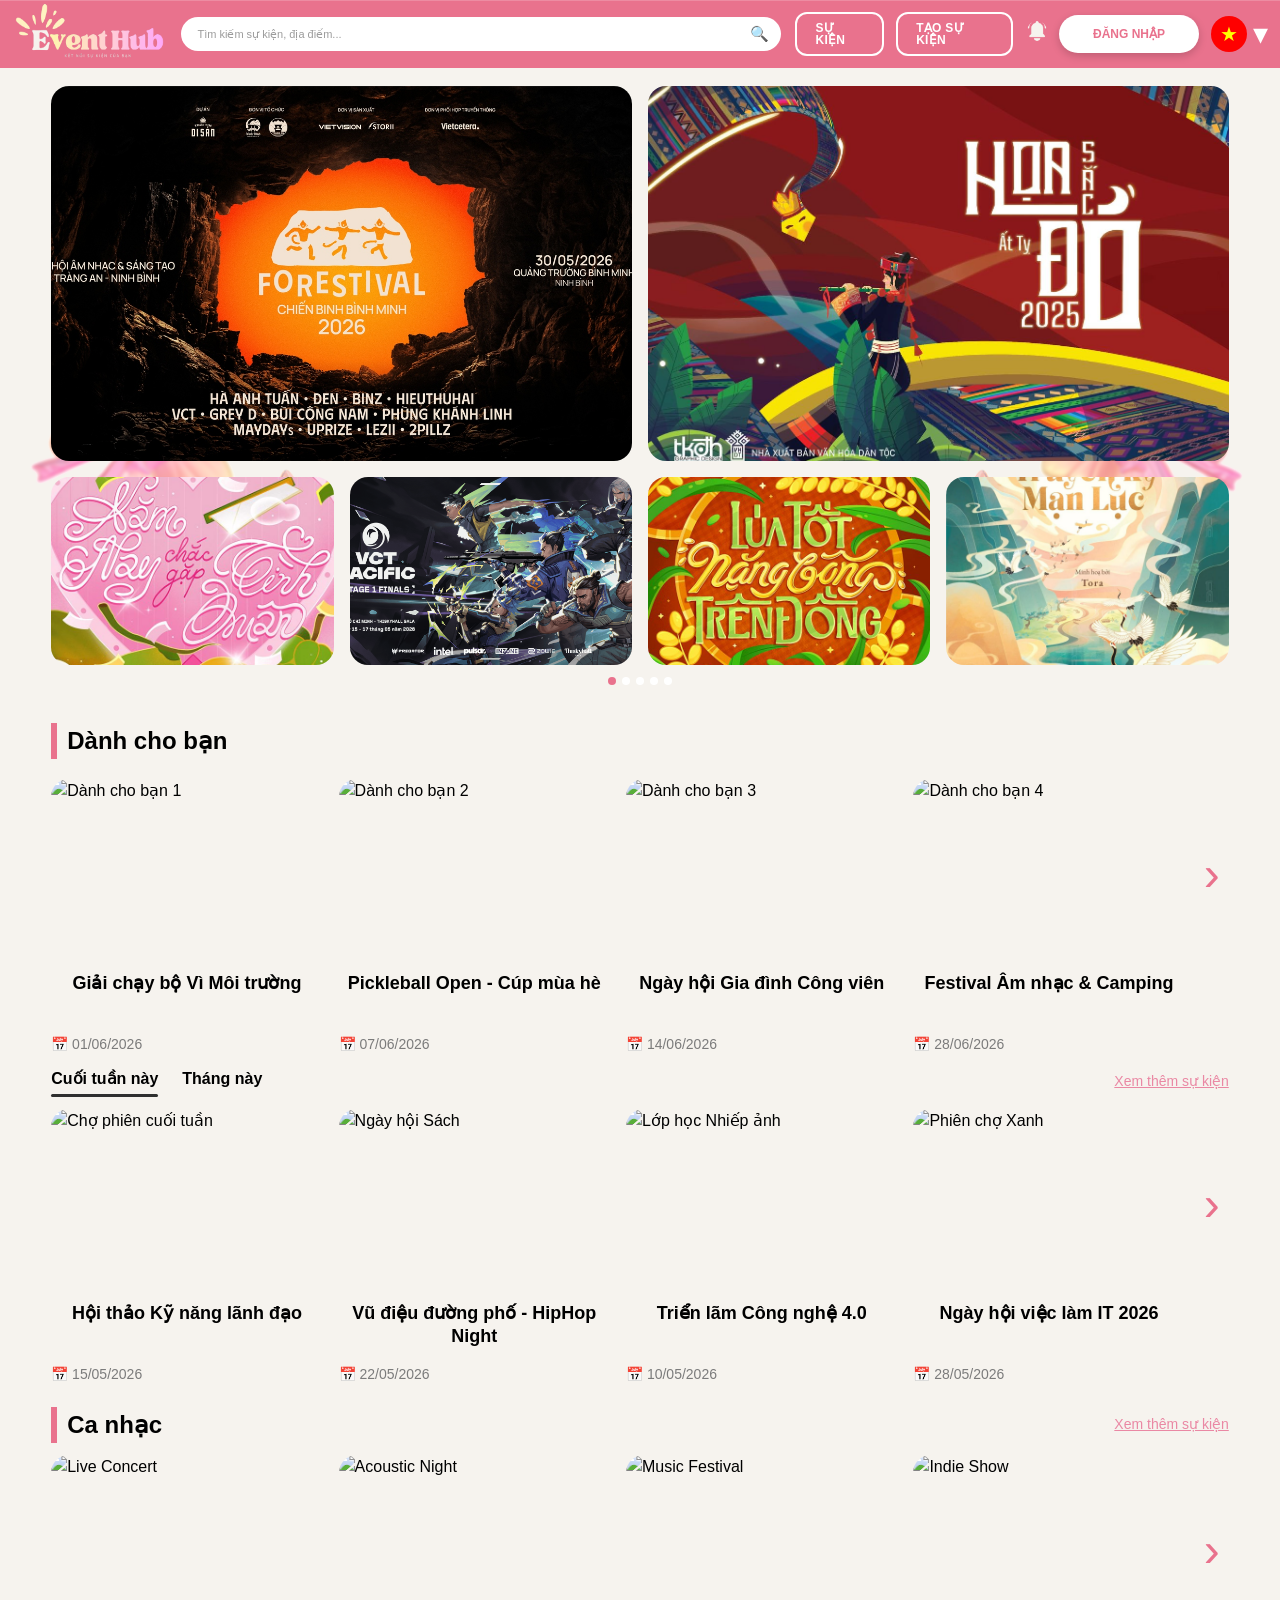
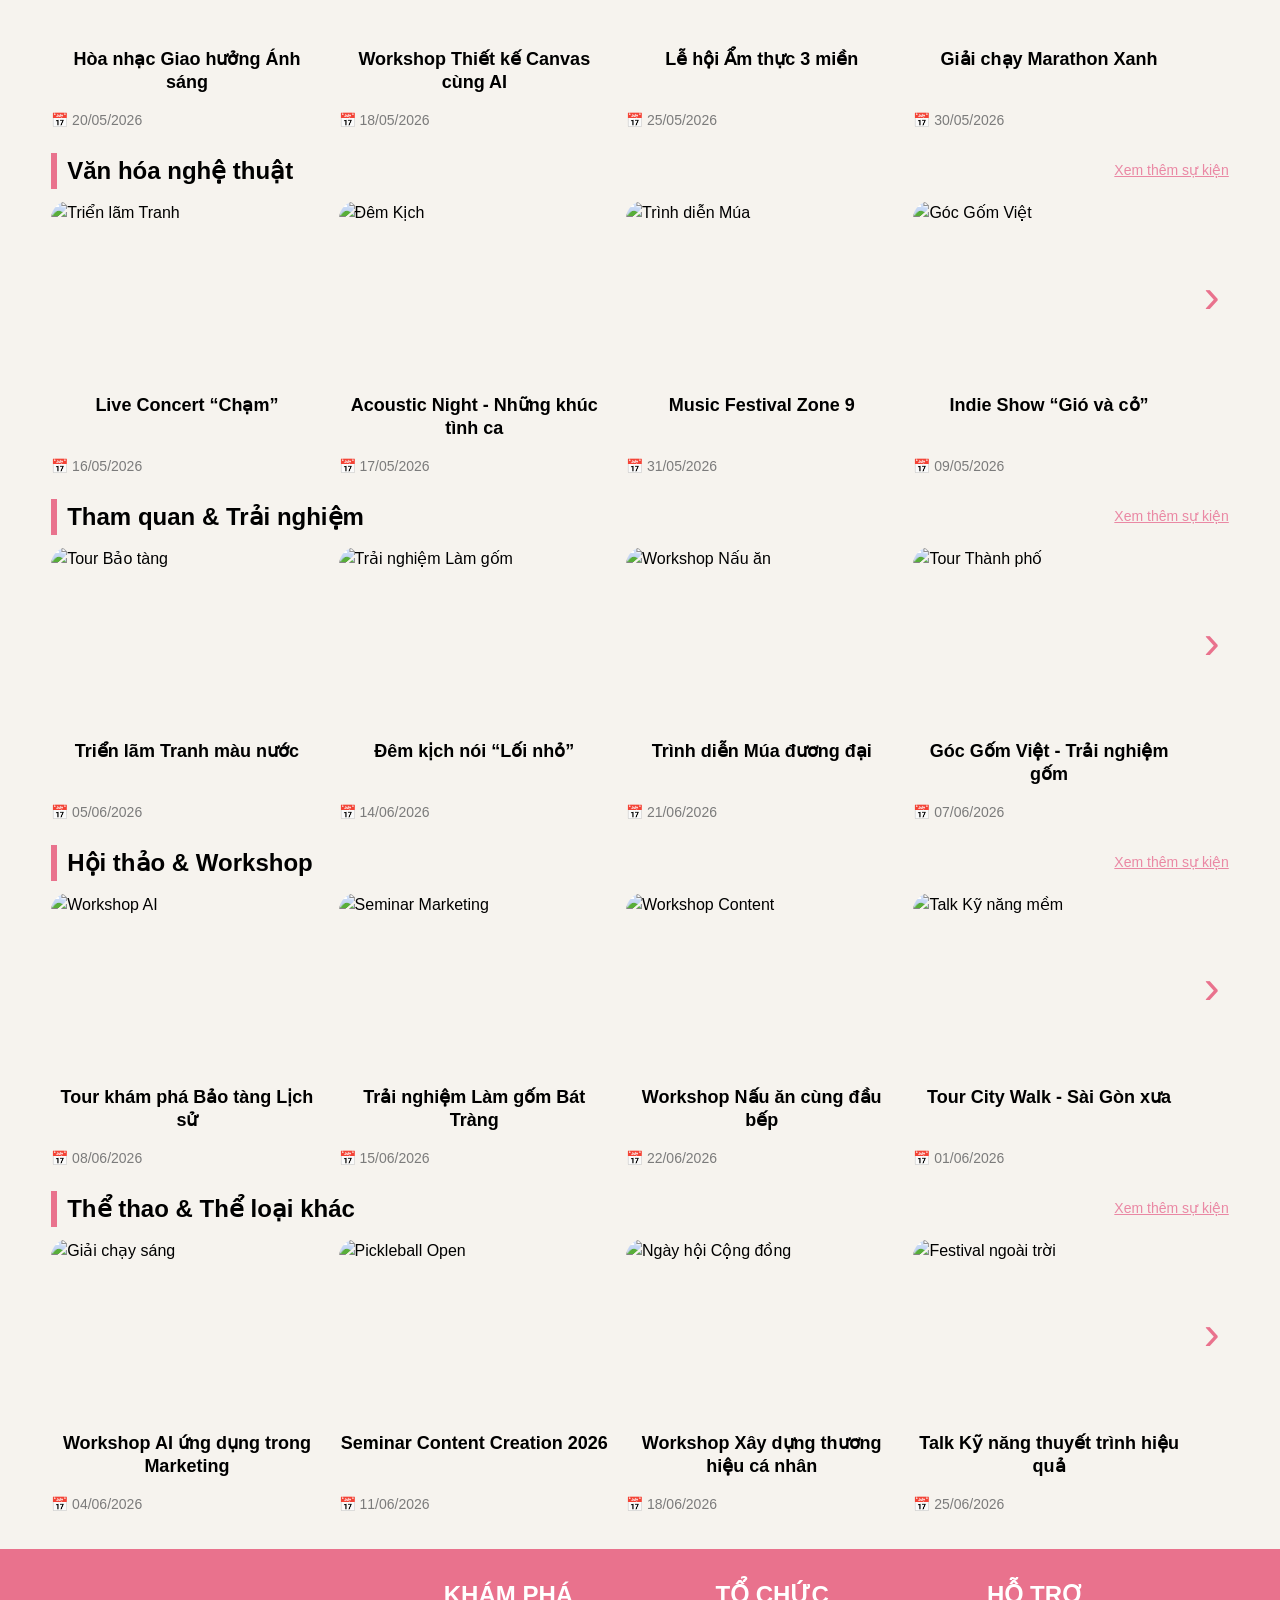
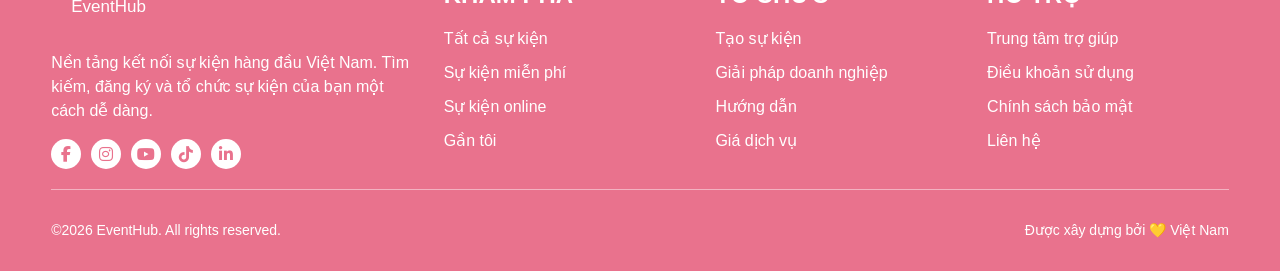
==== index.html @ 6155b0cd "event project" ====
<!DOCTYPE html>
<html lang="vi">
<head>
    <meta charset="UTF-8">
    <meta name="viewport" content="width=device-width, initial-scale=1.0">
    <title>EventHub - Trang chủ</title>
    <link rel="stylesheet" href="style.css">
    <link rel="stylesheet" href="https://cdnjs.cloudflare.com/ajax/libs/font-awesome/6.5.2/css/all.min.css">
</head>
<body>
    <header class="site-header">
        <div class="container header-inner">
            <a href="index.html"> <img class="logo" src="LOGO Web thiết kế sự kiện2.png">
            </a>

            <form class="search-box" action="events.html" method="get">
                <input type="search" name="keyword" placeholder="Tìm kiếm sự kiện, địa điểm...">
                <button type="submit">&#128269;</button>
            </form>

            <nav class="main-nav">
                <ul>
                    <li><a class="nav-button" href="events.html">Sự kiện</a></li>
                    <li><a class="nav-button" href="organizer-create.html">Tạo sự kiện</a></li>
                </ul>
            </nav>

            <div class="header-actions">
                <a href="#" aria-label="Thông báo">
                    <img class="icon-button notice-button" src="Chuông.png">
                </a>
                <a href="login.html" class="login-button">Đăng nhập</a>
                <div class="language-switch">
                    <a href="#" class="icon-button highlight" aria-label="Ngôn ngữ" style="color: yellow;">&#9733;</a>
                    <span class="language-caret" style="font-size: 30px;">&#9662;</span>
                </div>
            </div>
        </div>
    </header>

    <main>
        <section class="hero-section">
            <div class="hero-background" aria-hidden="true">
                <img class="hero-decor hero-decor-left" src="images_hero-decor-left.png" alt="">
                <img class="hero-decor hero-decor-right" src="images_hero-decor-right.png" alt="">
            </div>

            <div class="container">
                <div class="featured-grid-large">
                    <article class="featured-card large-card">
                        <a href="event-detail.html">
                            <img src="anh10.jpg" alt="Sự kiện nổi bật 1">
                        </a>
                    </article>
                    <article class="featured-card large-card">
                        <a href="event-detail.html">
                            <img src="anh13.jpg" alt="Sự kiện nổi bật 2">
                        </a>
                    </article>
                </div>

                <div class="featured-grid-small">
                    <article class="featured-card small-card">
                        <a href="event-detail.html">
                            <img src="anh8.jpg" alt="Sự kiện nổi bật 3">
                        </a>
                    </article>
                    <article class="featured-card small-card">
                        <a href="event-detail.html">
                            <img src="anh11.png" alt="Sự kiện nổi bật 4">
                        </a>
                    </article>
                    <article class="featured-card small-card">
                        <a href="event-detail.html">
                            <img src="anh12.jpg" alt="Sự kiện nổi bật 5">
                        </a>
                    </article>
                    <article class="featured-card small-card">
                        <a href="event-detail.html">
                            <img src="anh9.jpg" alt="Sự kiện nổi bật 6">
                        </a>
                    </article>
                </div>
            </div>

            <div class="container">
                <div class="hero-dots">
                    <span class="dot active"></span>
                    <span class="dot"></span>
                    <span class="dot"></span>
                    <span class="dot"></span>
                    <span class="dot"></span>
                </div>
            </div>
        </section>

        <section class="featured-section section-block">
        </section>

        <section class="section-block recommend-section">
            <div class="container">
                <h2 class="section-title">Dành cho bạn</h2>

                <div class="row-with-arrow">
                    <div class="event-grid">
                        <article class="event-card">
                            <a href="event-detail.html"><img src="https://i.pinimg.com/736x/42/5c/c6/425cc62e534c6b65ef48a7eee013817b.jpg" alt="Dành cho bạn 1"></a>
                            <h3><a href="event-detail.html">Giải chạy bộ Vì Môi trường</a></h3>
                            <p class="event-date">&#128197; 01/06/2026</p>
                        </article>
                        <article class="event-card">
                            <a href="event-detail.html"><img src="https://images.tkbcdn.com/2/614/350/ts/ds/b1/f1/3a/96585919177a31b431e929a7f51eee4d.png" alt="Dành cho bạn 2"></a>
                            <h3><a href="event-detail.html">Pickleball Open - Cúp mùa hè</a></h3>
                            <p class="event-date">&#128197; 07/06/2026</p>
                        </article>
                        <article class="event-card">
                            <a href="event-detail.html"><img src="https://i.pinimg.com/736x/89/93/ab/8993abed60449f93bd0dcd70f263ea01.jpg" alt="Dành cho bạn 3"></a>
                            <h3><a href="event-detail.html">Ngày hội Gia đình Công viên</a></h3>
                            <p class="event-date">&#128197; 14/06/2026</p>
                        </article>
                        <article class="event-card">
                            <a href="event-detail.html"><img src="https://i.pinimg.com/736x/36/f0/ae/36f0aeaed4d16459d98dc2300596f5df.jpg" alt="Dành cho bạn 4"></a>
                            <h3><a href="event-detail.html">Festival Âm nhạc & Camping</a></h3>
                            <p class="event-date">&#128197; 28/06/2026</p>
                        </article>
                    </div>
                    <a href="events.html" class="arrow-link" aria-label="Xem thêm">&#8250;</a>
                </div>

                <div class="sub-section-head">
                    <div class="sub-tabs">
                        <a href="#" class="active" data-tab="weekend">Cuối tuần này</a>
                        <a href="#" data-tab="month">Tháng này</a>
                    </div>
                    <a href="events.html" class="view-more-link">Xem thêm sự kiện</a>
                </div>

                <div class="row-with-arrow tab-panel active" id="weekend">
                    <div class="event-grid">
                        <article class="event-card">
                            <a href="event-detail.html"><img src="https://i.pinimg.com/736x/0a/2b/7a/0a2b7a2d8639bf172b2f34be65781333.jpg" alt="Chợ phiên cuối tuần"></a>
                            <h3><a href="event-detail.html">Hội thảo Kỹ năng lãnh đạo</a></h3>
                            <p class="event-date">&#128197; 15/05/2026</p>
                        </article>
                        <article class="event-card">
                            <a href="event-detail.html"><img src="https://ticketbox.vn/_next/image?url=https%3A%2F%2Fimages.tkbcdn.com%2F2%2F608%2F332%2Fts%2Fds%2F02%2Ff2%2F3a%2F7071ef3959e5a7d8d96d2a76683e6054.jpg&w=1920&q=75" alt="Ngày hội Sách"></a>
                            <h3><a href="event-detail.html">Vũ điệu đường phố - HipHop Night</a></h3>
                            <p class="event-date">&#128197; 22/05/2026</p>
                        </article>
                        <article class="event-card">
                            <a href="event-detail.html"><img src="https://images.tkbcdn.com/2/608/332/ts/ds/80/14/b7/0d2ddc410e4735ae4ea11f488af05655.jpeg" alt="Lớp học Nhiếp ảnh"></a>
                            <h3><a href="event-detail.html">Triển lãm Công nghệ 4.0</a></h3>
                            <p class="event-date">&#128197; 10/05/2026</p>
                        </article>
                        <article class="event-card">
                            <a href="event-detail.html"><img src="https://ticketbox.vn/_next/image?url=https%3A%2F%2Fimages.tkbcdn.com%2F2%2F608%2F332%2Fts%2Fds%2F8a%2F6f%2Fa4%2F8baa9c7c25f46a6441c7695acd6d3d39.jpg&w=1920&q=75" alt="Phiên chợ Xanh"></a>
                            <h3><a href="event-detail.html">Ngày hội việc làm IT 2026</a></h3>
                            <p class="event-date">&#128197; 28/05/2026</p>
                        </article>
                    </div>
                    <a href="events.html" class="arrow-link" aria-label="Xem thêm">&#8250;</a>
                </div>

                <div class="row-with-arrow tab-panel" id="month">
                    <div class="event-grid">
                        <article class="event-card">
                            <a href="event-detail.html"><img src="https://images.tkbcdn.com/2/608/332/ts/ds/10/f1/b2/a317ce6bb7f43ac5ea637e795d66623c.jpg" alt="Sự kiện tháng này 1"></a>
                            <h3><a href="event-detail.html">Chợ phiên đồ cổ Hà Nội</a></h3>
                            <p class="event-date">&#128197; 10/05/2026</p>
                        </article>
                        <article class="event-card">
                            <a href="event-detail.html"><img src="https://images.tkbcdn.com/2/608/332/ts/ds/74/ca/18/173014220d7b30fb44d26955187b13e9.png" alt="Sự kiện tháng này 2"></a>
                            <h3><a href="event-detail.html">Ngày hội Sách & Văn hóa đọc</a></h3>
                            <p class="event-date">&#128197; 11/05/2026</p>
                        </article>
                        <article class="event-card">
                            <a href="event-detail.html"><img src="https://images.tkbcdn.com/2/608/332/ts/ds/14/d3/5b/953bd3be5c2dd1f4c254e280de45a358.jpg" alt="Sự kiện tháng này 3"></a>
                            <h3><a href="event-detail.html">Lớp học Nhiếp ảnh cơ bản</a></h3>
                            <p class="event-date">&#128197; 12/05/2026</p>
                        </article>
                        <article class="event-card">
                            <a href="event-detail.html"><img src="https://images.tkbcdn.com/2/608/332/ts/ds/79/9b/5a/d4ac943c1890a8ff13800ad34f8a2393.jpg" alt="Sự kiện tháng này 4"></a>
                            <h3><a href="event-detail.html">Phiên chợ Xanh - Sống bền vững</a></h3>
                            <p class="event-date">&#128197; 10/05/2026</p>
                        </article>
                    </div>
                    <a href="events.html" class="arrow-link" aria-label="Xem thêm">&#8250;</a>
                </div>
            </div>
        </section>

        <section class="section-block category-section">
            <div class="container">
                <div class="sub-section-head category-head">
                    <h2 class="section-title">Ca nhạc</h2>
                    <a href="events.html" class="view-more-link">Xem thêm sự kiện</a>
                </div>
                <div class="row-with-arrow">
                    <div class="event-grid">
                        <article class="event-card">
                            <a href="event-detail.html"><img src="https://images.tkbcdn.com/2/608/332/ts/ds/13/b2/04/80cd572dcb5299e9ae59fabfae234a95.jpg" alt="Live Concert"></a>
                            <h3><a href="event-detail.html">Hòa nhạc Giao hưởng Ánh sáng</a></h3>
                            <p class="event-date">&#128197; 20/05/2026</p>
                        </article>
                        <article class="event-card">
                            <a href="event-detail.html"><img src="https://images.tkbcdn.com/2/608/332/ts/ds/96/69/04/438015f8fabece0517b65e3468364cd1.jpg" alt="Acoustic Night"></a>
                            <h3><a href="event-detail.html">Workshop Thiết kế Canvas cùng AI</a></h3>
                            <p class="event-date">&#128197; 18/05/2026</p>
                        </article>
                        <article class="event-card">
                            <a href="event-detail.html"><img src="https://images.tkbcdn.com/2/608/332/ts/ds/3e/bb/d4/2d72f27d8a1273bed60ea05f408cccda.jpg" alt="Music Festival"></a>
                            <h3><a href="event-detail.html">Lễ hội Ẩm thực 3 miền</a></h3>
                            <p class="event-date">&#128197; 25/05/2026</p>
                        </article>
                        <article class="event-card">
                            <a href="event-detail.html"><img src="https://images.tkbcdn.com/2/608/332/ts/ds/f8/cd/d1/0dbbd20df1b4a2b940da504dc06a42ab.jpg" alt="Indie Show"></a>
                            <h3><a href="event-detail.html">Giải chạy Marathon Xanh</a></h3>
                            <p class="event-date">&#128197; 30/05/2026</p>
                        </article>
                    </div>
                    <a href="events.html" class="arrow-link" aria-label="Xem thêm">&#8250;</a>
                </div>
            </div>
        </section>

        <section class="section-block category-section">
            <div class="container">
                <div class="sub-section-head category-head">
                    <h2 class="section-title">Văn hóa nghệ thuật</h2>
                    <a href="events.html" class="view-more-link">Xem thêm sự kiện</a>
                </div>
                <div class="row-with-arrow">
                    <div class="event-grid">
                        <article class="event-card">
                            <a href="event-detail.html"><img src="https://images.tkbcdn.com/2/608/332/ts/ds/45/25/5e/4a1f7d0b0b204518b3a7918eba93fcfd.jpg" alt="Triển lãm Tranh"></a>
                            <h3><a href="event-detail.html">Live Concert “Chạm”</a></h3>
                            <p class="event-date">&#128197; 16/05/2026</p>
                        </article>
                        <article class="event-card">
                            <a href="event-detail.html"><img src="https://images.tkbcdn.com/2/608/332/Upload/eventcover/2024/03/18/437B6C.jpg" alt="Đêm Kịch"></a>
                            <h3><a href="event-detail.html">Acoustic Night - Những khúc tình ca</a></h3>
                            <p class="event-date">&#128197; 17/05/2026</p>
                        </article>
                        <article class="event-card">
                            <a href="event-detail.html"><img src="https://i.pinimg.com/736x/1b/04/27/1b04273166582114a3e1313d78d0896f.jpg" alt="Trình diễn Múa"></a>
                            <h3><a href="event-detail.html">Music Festival Zone 9</a></h3>
                            <p class="event-date">&#128197; 31/05/2026</p>
                        </article>
                        <article class="event-card">
                            <a href="event-detail.html"><img src="https://i.pinimg.com/736x/e4/37/ec/e437ec16034c0473cf36c95e0e3ab417.jpg" alt="Góc Gốm Việt"></a>
                            <h3><a href="event-detail.html">Indie Show “Gió và cỏ”</a></h3>
                            <p class="event-date">&#128197; 09/05/2026</p>
                        </article>
                    </div>
                    <a href="events.html" class="arrow-link" aria-label="Xem thêm">&#8250;</a>
                </div>
            </div>
        </section>

        <section class="section-block category-section">
            <div class="container">
                <div class="sub-section-head category-head">
                    <h2 class="section-title">Tham quan &amp; Trải nghiệm</h2>
                    <a href="events.html" class="view-more-link">Xem thêm sự kiện</a>
                </div>
                <div class="row-with-arrow">
                    <div class="event-grid">
                        <article class="event-card">
                            <a href="event-detail.html"><img src="https://i.pinimg.com/736x/7f/20/a0/7f20a0a5cebb7a3fe6a86dd07d8b60be.jpg" alt="Tour Bảo tàng"></a>
                            <h3><a href="event-detail.html">Triển lãm Tranh màu nước</a></h3>
                            <p class="event-date">&#128197; 05/06/2026</p>
                        </article>
                        <article class="event-card">
                            <a href="event-detail.html"><img src="https://i.pinimg.com/1200x/ae/2d/e0/ae2de0ee9bc42e120daee15aa66f379a.jpg" alt="Trải nghiệm Làm gốm"></a>
                            <h3><a href="event-detail.html">Đêm kịch nói “Lối nhỏ”</a></h3>
                            <p class="event-date">&#128197; 14/06/2026</p>
                        </article>
                        <article class="event-card">
                            <a href="event-detail.html"><img src="https://i.pinimg.com/1200x/c1/18/6c/c1186ce8b4c4b464589c232cf0fd5609.jpg" alt="Workshop Nấu ăn"></a>
                            <h3><a href="event-detail.html">Trình diễn Múa đương đại</a></h3>
                            <p class="event-date">&#128197; 21/06/2026</p>
                        </article>
                        <article class="event-card">
                            <a href="event-detail.html"><img src="https://i.pinimg.com/736x/3d/65/f1/3d65f1a01f60eaebf581b72f4ca4e0be.jpg" alt="Tour Thành phố"></a>
                            <h3><a href="event-detail.html">Góc Gốm Việt - Trải nghiệm gốm</a></h3>
                            <p class="event-date">&#128197; 07/06/2026</p>
                        </article>
                    </div>
                    <a href="events.html" class="arrow-link" aria-label="Xem thêm">&#8250;</a>
                </div>
            </div>
        </section>

        <section class="section-block category-section">
            <div class="container">
                <div class="sub-section-head category-head">
                    <h2 class="section-title">Hội thảo &amp; Workshop</h2>
                    <a href="events.html" class="view-more-link">Xem thêm sự kiện</a>
                </div>
                <div class="row-with-arrow">
                    <div class="event-grid">
                        <article class="event-card">
                            <a href="event-detail.html"><img src="https://i.pinimg.com/1200x/98/b6/2e/98b62ec31bc387741af0573737611501.jpg" alt="Workshop AI"></a>
                            <h3><a href="event-detail.html">Tour khám phá Bảo tàng Lịch sử</a></h3>
                            <p class="event-date">&#128197; 08/06/2026</p>
                        </article>
                        <article class="event-card">
                            <a href="event-detail.html"><img src="https://i.pinimg.com/1200x/06/6f/f9/066ff9ee18f74fb3cb33636a36485929.jpg" alt="Seminar Marketing"></a>
                            <h3><a href="event-detail.html">Trải nghiệm Làm gốm Bát Tràng</a></h3>
                            <p class="event-date">&#128197; 15/06/2026</p>
                        </article>
                        <article class="event-card">
                            <a href="event-detail.html"><img src="https://i.pinimg.com/736x/70/e8/c8/70e8c8fa314c077acd6b68fc785d4de8.jpg" alt="Workshop Content"></a>
                            <h3><a href="event-detail.html">Workshop Nấu ăn cùng đầu bếp</a></h3>
                            <p class="event-date">&#128197; 22/06/2026</p>
                        </article>
                        <article class="event-card">
                            <a href="event-detail.html"><img src="https://i.pinimg.com/1200x/f5/94/2a/f5942ae979cd387ba11d69fe434ae197.jpg" alt="Talk Kỹ năng mềm"></a>
                            <h3><a href="event-detail.html">Tour City Walk - Sài Gòn xưa</a></h3>
                            <p class="event-date">&#128197; 01/06/2026</p>
                        </article>
                    </div>
                    <a href="events.html" class="arrow-link" aria-label="Xem thêm">&#8250;</a>
                </div>
            </div>
        </section>

        <section class="section-block category-section">
            <div class="container">
                <div class="sub-section-head category-head">
                    <h2 class="section-title">Thể thao &amp; Thể loại khác</h2>
                    <a href="events.html" class="view-more-link">Xem thêm sự kiện</a>
                </div>
                <div class="row-with-arrow">
                    <div class="event-grid">
                        <article class="event-card">
                            <a href="event-detail.html"><img src="https://i.pinimg.com/1200x/af/5f/69/af5f691412e96a393d7212885090273a.jpg" alt="Giải chạy sáng"></a>
                            <h3><a href="event-detail.html">Workshop AI ứng dụng trong Marketing</a></h3>
                            <p class="event-date">&#128197; 04/06/2026</p>
                        </article>
                        <article class="event-card">
                            <a href="event-detail.html"><img src="https://i.pinimg.com/736x/8a/26/76/8a26761f604e695ec0b080eb5e303a79.jpg" alt="Pickleball Open"></a>
                            <h3><a href="event-detail.html">Seminar Content Creation 2026</a></h3>
                            <p class="event-date">&#128197; 11/06/2026</p>
                        </article>
                        <article class="event-card">
                            <a href="event-detail.html"><img src="https://i.pinimg.com/736x/9c/70/48/9c7048dd8c71ca0cb76d6de5ffbed24f.jpg" alt="Ngày hội Cộng đồng"></a>
                            <h3><a href="event-detail.html">Workshop Xây dựng thương hiệu cá nhân</a></h3>
                            <p class="event-date">&#128197; 18/06/2026</p>
                        </article>
                        <article class="event-card">
                            <a href="event-detail.html"><img src="https://i.pinimg.com/736x/a1/85/42/a1854245d05dc98d8e177548ff271d16.jpg" alt="Festival ngoài trời"></a>
                            <h3><a href="event-detail.html">Talk Kỹ năng thuyết trình hiệu quả</a></h3>
                            <p class="event-date">&#128197; 25/06/2026</p>
                        </article>
                    </div>
                    <a href="events.html" class="arrow-link" aria-label="Xem thêm">&#8250;</a>
                </div>
            </div>
        </section>
    </main>

    <footer class="site-footer">
        <div class="container footer-grid">
            <div class="footer-column footer-brand">
                <a href="index.html" class="logo footer-logo">
                    <span class="logo-box"></span>
                    <span class="logo-text">EventHub</span>
                </a>
                <p>Nền tảng kết nối sự kiện hàng đầu Việt Nam. Tìm kiếm, đăng ký và tổ chức sự kiện của bạn một cách dễ dàng.</p>
                <div class="social-list">
                    <a href="#" aria-label="Facebook"><i class="fa-brands fa-facebook-f"></i></a>
                    <a href="#" aria-label="Instagram"><i class="fa-brands fa-instagram"></i></a>
                    <a href="#" aria-label="YouTube"><i class="fa-brands fa-youtube"></i></a>
                    <a href="#" aria-label="TikTok"><i class="fa-brands fa-tiktok"></i></a>
                    <a href="#" aria-label="LinkedIn"><i class="fa-brands fa-linkedin-in"></i></a>
                </div>
            </div>

            <div class="footer-column">
                <h3>Khám phá</h3>
                <ul>
                    <li><a href="events.html">Tất cả sự kiện</a></li>
                    <li><a href="events.html">Sự kiện miễn phí</a></li>
                    <li><a href="events.html">Sự kiện online</a></li>
                    <li><a href="events.html">Gần tôi</a></li>
                </ul>
            </div>

            <div class="footer-column">
                <h3>Tổ chức</h3>
                <ul>
                    <li><a href="organizer-create.html">Tạo sự kiện</a></li>
                    <li><a href="organizer-solutions.html">Giải pháp doanh nghiệp</a></li>
                    <li><a href="guide.html">Hướng dẫn</a></li>
                    <li><a href="service-price.html">Giá dịch vụ</a></li>
                </ul>
            </div>

            <div class="footer-column">
                <h3>Hỗ trợ</h3>
                <ul>
                    <li><a href="help-center.html">Trung tâm trợ giúp</a></li>
                    <li><a href="terms.html">Điều khoản sử dụng</a></li>
                    <li><a href="privacy.html">Chính sách bảo mật</a></li>
                    <li><a href="contact.html">Liên hệ</a></li>
                </ul>
            </div>
        </div>

        <div class="container footer-bottom">
            <p>&copy;2026 EventHub. All rights reserved.</p>
            <p>Được xây dựng bởi &#128155; Việt Nam</p>
        </div>
    </footer>
    <script src="script.js"></script>
</body>
</html>
---- style.css ----
* {
    box-sizing: border-box;
}

body {
    margin: 0;
    font-family: Arial, Helvetica, sans-serif;
    background-color: #f6f3ee;
    color: #000000;
    line-height: 1.5;
}

a {
    color: inherit;
    text-decoration: none;
}

img {
    display: block;
    width: 100%;
}

ul {
    margin: 0;
    padding: 0;
    list-style: none;
}

.container {
    width: 92%;
    max-width: 1180px;
    margin: 0 auto;
}

.site-header .container {
    width: 100%;
    max-width: none;
    padding: 0 12px;
}

.site-header {
    background-color: #e9728d;
    position: sticky;
    top: 0;
    z-index: 10;
    box-shadow: 0 1px 0 rgba(255, 255, 255, 0.18) inset;
}

.header-inner {
    min-height: 68px;
    display: flex;
    align-items: center;
    justify-content: center;
    gap: 14px;
    padding: 8px 0;
}

.logo {
    display: inline-flex; height: 60px;
    align-items: center;
    gap: 20px;
    color: #ffffff;
    font-size: 17px;
    font-weight: normal;
    white-space: nowrap;
    flex: 0 0 auto;
}


.search-box {
    flex: 0 0 600px;
    width: 600px;
    max-width: 600px;
    min-width: 600px;
    height: 34px;
    margin-left: 0;
    background-color: #ffffff;
    border-radius: 999px;
    display: flex;
    align-items: center;
    overflow: hidden;
}

.search-box input {
    width: 100%;
    border: none;
    outline: none;
    padding: 7px 12px 7px 16px;
    font-size: 11px;
    background-color: transparent;
    color: #6b6b6b;
}

.search-box input::placeholder {
    color: #9c9c9c;
}

.search-box button {
    border: none;
    background-color: transparent;
    padding: 0 12px 0 4px;
    cursor: pointer;
    color: #ea6f90;
    font-size: 15px;
}

.main-nav ul {
    display: flex;
    align-items: center;
    gap: 12px;
}

.main-nav a {
    color: #ffffff;
    font-size: 12px;
    font-weight: bold;
    text-transform: uppercase;
    letter-spacing: 0.3px;
    display: inline-flex;
    align-items: center;
    justify-content: center;
    line-height: 1;
}

.nav-button {
    min-height: 34px;
    border: 2px solid #ffffff;
    border-radius: 12px;
    padding: 8px 18px;
    display: inline-flex;
    align-items: center;
    justify-content: center;
    line-height: 1;
    box-sizing: border-box;
}
.main-nav .nav-button.active {
    background-color: #ffffff;
    color: #e9728d;
}
.nav-my-events {
    display: inline-flex;
    align-items: center;
    gap: 8px;
}

.nav-ticket-icon {
    font-size: 19px;
    line-height: 1;
}

.header-actions {
    display: flex;
    align-items: center;
    gap: 12px;
    flex: 0 0 auto;
    margin-left: 0;
}

.login-button {
    min-width: 140px;
    padding: 10px 22px;
    background-color: #ffffff;
    color: #e9728d;
    border-radius: 999px;
    font-size: 12px;
    font-weight: bold;
    text-transform: uppercase;
    text-align: center;
    box-shadow: 0 3px 8px rgba(0, 0, 0, 0.18);
}

.icon-button {
    width: 28px;
    height: 28px;
    border-radius: 50%;
    background-color: transparent;
    color: #ffffff;
    display: inline-flex;
    align-items: center;
    justify-content: center;
    font-size: 14px;
    line-height: 1;
}

.notice-button {
    width: auto;
    height: 20px;
    font-size: 17px;
}
.notice-button:hover{
    transform: scale(1.4);
    transition: 0.3s;
}
.language-switch {
    display: inline-flex;
    align-items: center;
    gap: 6px;
}

.icon-button.highlight {
    width: 36px;
    height: 36px;
    background-color: red;
    font-size: 20px;
}

.language-caret {
    color: #ffffff;
    font-size: 10px;
    line-height: 1;
}

.hero-section {
    padding: 18px 0 18px;
    overflow: hidden;
}

.hero-stage {
    position: relative;
}

.hero-background {
    position: absolute;
    top: 0;
    bottom: 0;
    left: 50%;
    width: 100vw;
    transform: translateX(-50%);
    z-index: -1;
    pointer-events: none;
}

.hero-content {
    display: flex;
    justify-content: center;
}

.hero-decor {
    position: absolute;
    top: 50%;
    width: 31%;
    max-width: 520px;
    min-width: 220px;
    transform: translateY(-50%);
}

.hero-decor-left {
    left: 0;
}

.hero-decor-right {
    right: 0;
}

.hero-banner {
    display: block;
    width: 75%;
    padding: 12px 0;
}

.hero-banner img {
    border-radius: 38px;
}

.hero-dots {
    display: flex;
    justify-content: center;
    align-items: center;
    gap: 6px;
    margin-top: 12px;
}

.dot {
    width: 8px;
    height: 8px;
    border-radius: 50%;
    background-color: #ffffff;
}

.dot.active {
    background-color: #e9728d;
}

.section-block {
    padding: 10px 0 0;
}

.section-title {
    margin: 0 0 20px;
    padding-left: 10px;
    border-left: 6px solid #e9728d;
    font-size: 24px;
    font-weight: bold;
}

.featured-grid-large,
.featured-grid-small,
.event-grid {
    display: grid;
    gap: 16px;
}

.featured-grid-large {
    grid-template-columns: repeat(2, 1fr);
    margin-bottom: 16px;
}

.featured-grid-small {
    grid-template-columns: repeat(4, 1fr);
}

.featured-card img,
.event-card img {
    border-radius: 18px;
}
.event-card:hover{
    transform: scale(1.05);
    transition: 0.3s;
}
.large-card img {
    aspect-ratio: 1.55 / 1;
    object-fit: cover;
}
.large-card:hover{
    transform: scale(1.02);
    transition: 0.3s;
}
.small-card:hover{
    transform: scale(1.02);
    transition: 0.3s;
}
.small-card img,
.event-card img {
    aspect-ratio: 1.5 / 1;
    object-fit: cover;
}

.sub-section-head {
    display: flex;
    justify-content: space-between;
    align-items: center;
    gap: 16px;
    margin: 12px 0 12px;
}

.sub-tabs {
    display: flex;
    align-items: center;
    gap: 24px;
}

.sub-tabs a {
    position: relative;
    padding-bottom: 6px;
    font-size: 16px;
    font-weight: bold;
}

.sub-tabs a.active::after {
    content: "";
    position: absolute;
    left: 0;
    bottom: 0;
    width: 100%;
    height: 3px;
    background-color: #2f2f2f;
    border-radius: 2px;
}

.view-more-link {
    color: #ea88a4;
    font-size: 14px;
    text-decoration: underline;
}

.row-with-arrow {
    display: grid;
    grid-template-columns: 1fr 34px;
    align-items: start;
    gap: 10px;
}

.tab-panel {
    display: none;
}

.tab-panel.active {
    display: grid;
}

.event-grid {
    grid-template-columns: repeat(4, 1fr);
}

.event-card h3 { margin: 12px 0 6px; min-height: 56px; font-size: 18px; font-weight: bold; line-height: 1.3; text-align: center; }
.event-card .event-date {
    margin: 0;
    color: #7b7b7b;
    font-size: 14px;
}

.arrow-link {
    width: 34px;
    height: 34px;
    border-radius: 50%;
    background-color: transparent;
    color: #e9728d;
    display: inline-flex;
    align-items: center;
    justify-content: center;
    align-self: start;
    margin-top: 78px;
    font-size: 48px;
    line-height: 0.8;
}

.category-head {
    margin-bottom: 12px;
}

.category-head .section-title {
    margin-bottom: 0;
}

.site-footer {
    margin-top: 34px;
    background-color: #e9728d;
    color: #ffffff;
    padding: 28px 0 16px;
}

.footer-grid {
    display: grid;
    grid-template-columns: 1.5fr 1fr 1fr 1fr;
    gap: 30px;
}

.footer-logo {
    margin-bottom: 14px;
}

.footer-column h3 {
    margin: 0 0 14px;
    font-size: 24px;
    text-transform: uppercase;
}

.footer-column li + li {
    margin-top: 10px;
}

.footer-brand p {
    margin: 0 0 16px;
    max-width: 360px;
}

.social-list {
    display: flex;
    gap: 10px;
}

.social-list a {
    width: 30px;
    height: 30px;
    border-radius: 50%;
    background-color: #ffffff;
    display: inline-flex;
    align-items: center;
    justify-content: center;
}

.social-list a i {
    color: #e9728d;
    font-size: 16px;
}

.footer-bottom {
    margin-top: 20px;
    padding-top: 16px;
    border-top: 1px solid rgba(255, 255, 255, 0.45);
    display: flex;
    justify-content: space-between;
    gap: 16px;
    font-size: 14px;
}

@media (max-width: 1100px) {
    .hero-decor {
        width: 28%;
        min-width: 180px;
    }

    .site-header .container {
        padding: 0 14px;
    }

    .header-inner {
        flex-wrap: wrap;
        justify-content: center;
    }

    .search-box {
        flex: 1 1 100%;
        max-width: 100%;
        min-width: 0;
        order: 3;
        width: 100%;
        margin-left: 0;
    }

    .header-actions {
        margin-left: 0;
    }

    .featured-grid-small,
    .event-grid {
        grid-template-columns: repeat(2, 1fr);
    }

    .footer-grid {
        grid-template-columns: repeat(2, 1fr);
    }
}

@media (max-width: 768px) {
    .site-header .container {
        padding: 0 10px;
    }

    .hero-section {
        padding-top: 14px;
    }

    .hero-decor {
        width: 26%;
        min-width: 120px;
        opacity: 0.85;
    }

    .hero-banner img {
        border-radius: 26px;
    }

    .site-header {
        position: static;
    }

    .main-nav ul {
        flex-wrap: wrap;
        justify-content: center;
    }

    .section-title {
        font-size: 28px;
    }

    .featured-grid-large,
    .featured-grid-small,
    .event-grid,
    .footer-grid {
        grid-template-columns: 1fr;
    }

    .row-with-arrow {
        grid-template-columns: 1fr;
    }

    .arrow-link {
        display: none;
    }

    .sub-section-head,
    .footer-bottom {
        flex-direction: column;
        align-items: flex-start;
    }
}

.nav-button:hover{
    transform: scale(1.05);
    transition: 0.3s;
}
.nav-my-events:hover{
    transform: scale(1.05);
    transition: 0.3s;
}
.login-button:hover{
    transform: scale(1.05);
    transition: 0.3s;
}
.hero-banner:hover{
    transform: scale(1.05);
    transition: 0.3s;
}
@media (max-width: 480px) {
    .hero-decor {
        width: 24%;
        min-width: 90px;
    }

    .container {
        width: 94%;
    }

    .section-title {
        font-size: 24px;
    }

    .main-nav a,
    .login-button {
        font-size: 14px;
    }

    .event-card h3 {
        font-size: 16px;
    }
}
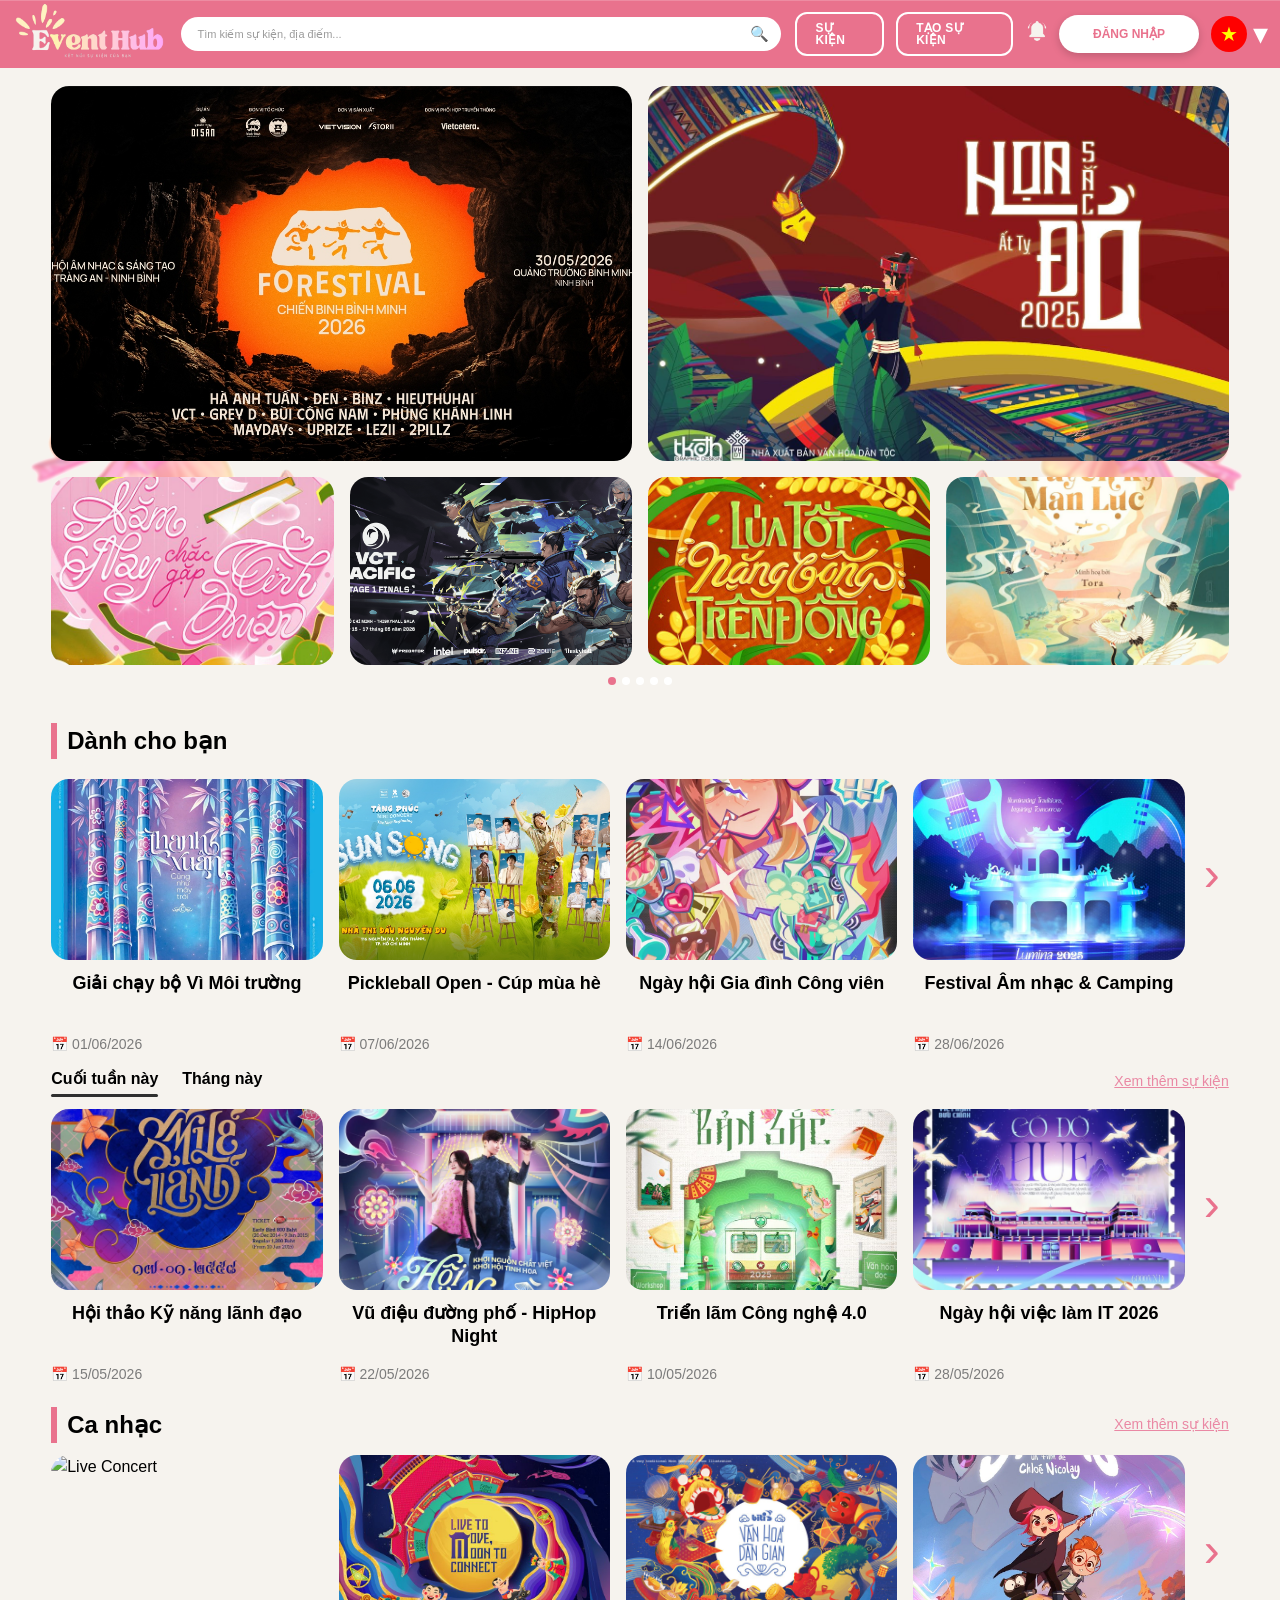
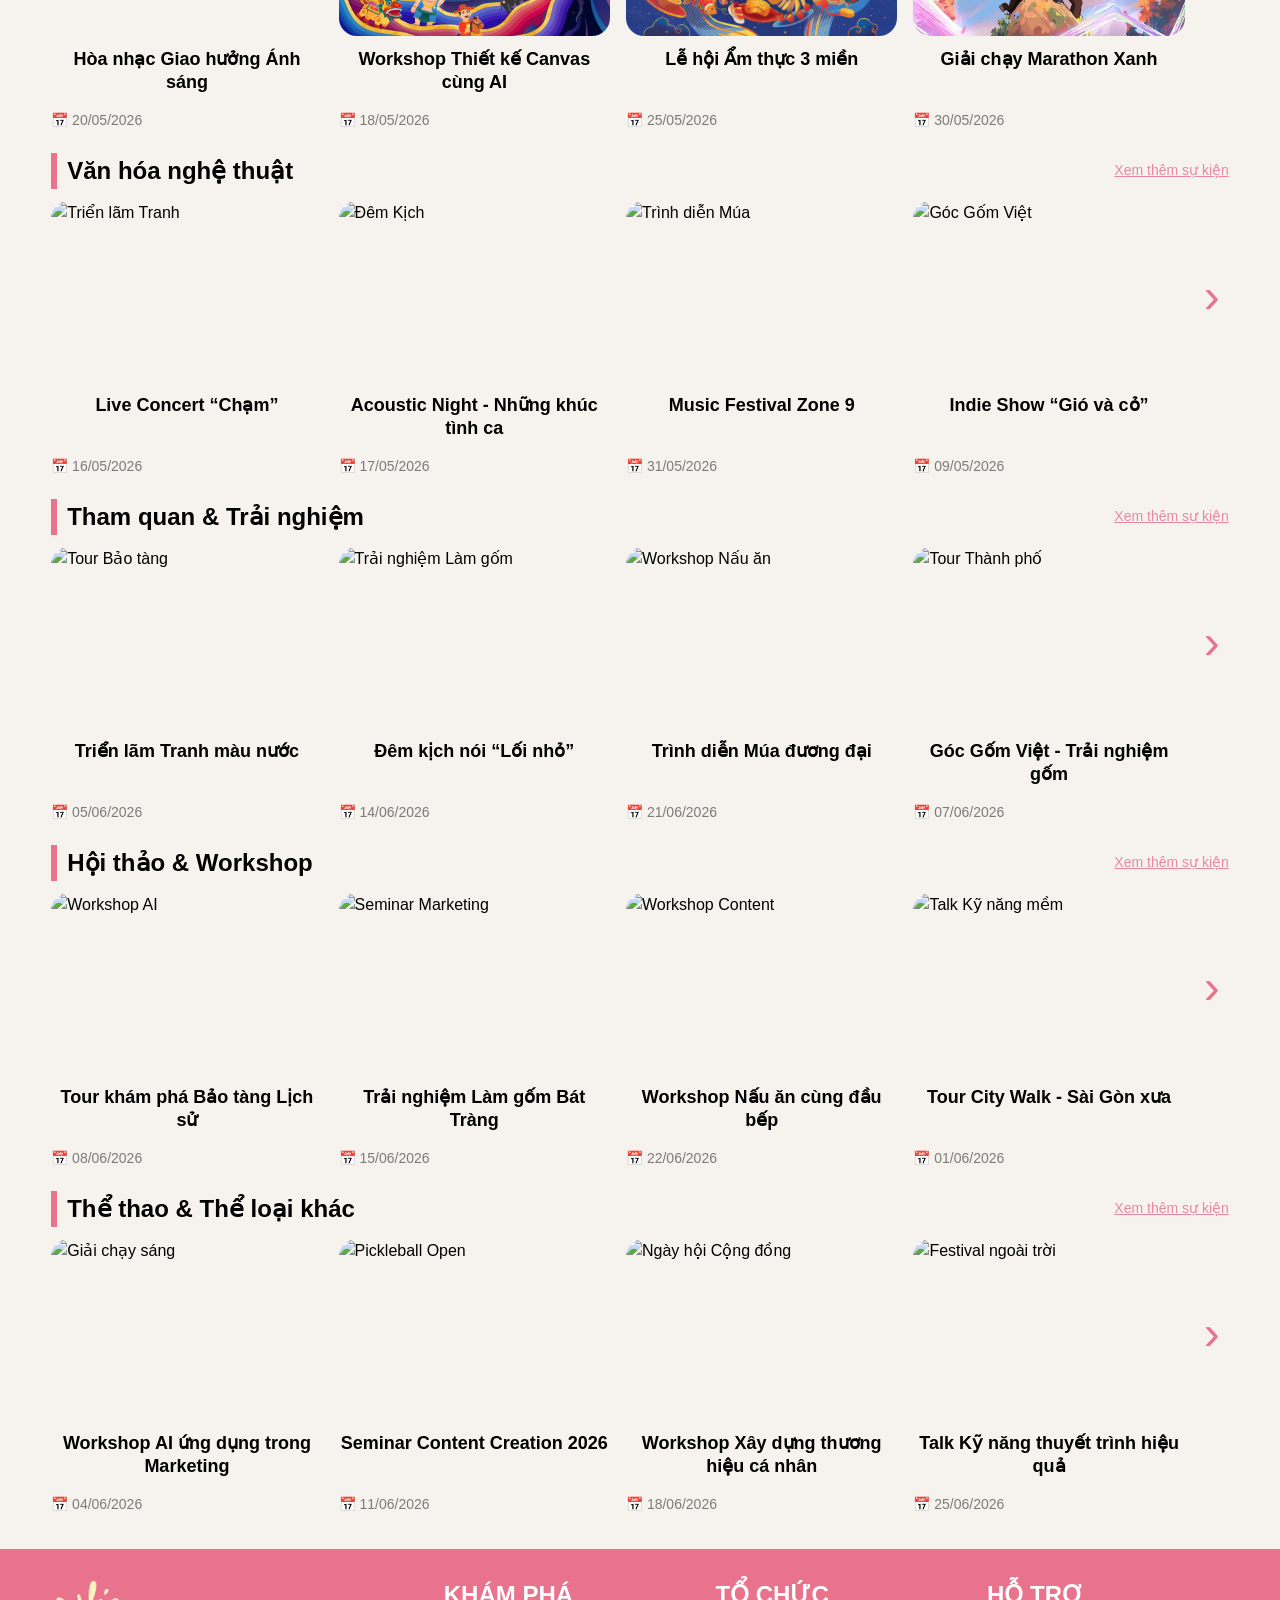
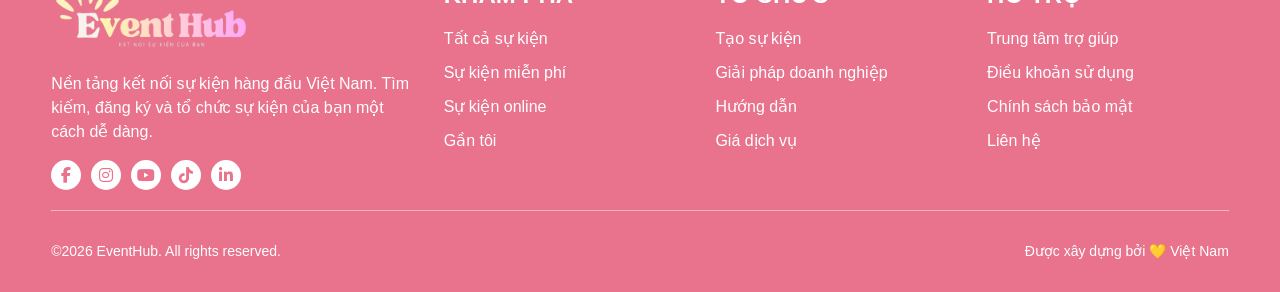
==== commit 4e515b48: "fix event" ====
--- a/index.html
+++ b/index.html
@@ -104,22 +104,22 @@
                 <div class="row-with-arrow">
                     <div class="event-grid">
                         <article class="event-card">
-                            <a href="event-detail.html"><img src="https://i.pinimg.com/736x/42/5c/c6/425cc62e534c6b65ef48a7eee013817b.jpg" alt="Dành cho bạn 1"></a>
+                            <a href="event-detail.html"><img src="anhc1.jpg" alt="Dành cho bạn 1"></a>
                             <h3><a href="event-detail.html">Giải chạy bộ Vì Môi trường</a></h3>
                             <p class="event-date">&#128197; 01/06/2026</p>
                         </article>
                         <article class="event-card">
-                            <a href="event-detail.html"><img src="https://images.tkbcdn.com/2/614/350/ts/ds/b1/f1/3a/96585919177a31b431e929a7f51eee4d.png" alt="Dành cho bạn 2"></a>
+                            <a href="event-detail.html"><img src="anha1.jpeg" alt="Dành cho bạn 2"></a>
                             <h3><a href="event-detail.html">Pickleball Open - Cúp mùa hè</a></h3>
                             <p class="event-date">&#128197; 07/06/2026</p>
                         </article>
                         <article class="event-card">
-                            <a href="event-detail.html"><img src="https://i.pinimg.com/736x/89/93/ab/8993abed60449f93bd0dcd70f263ea01.jpg" alt="Dành cho bạn 3"></a>
+                            <a href="event-detail.html"><img src="anhc2.jpg" alt="Dành cho bạn 3"></a>
                             <h3><a href="event-detail.html">Ngày hội Gia đình Công viên</a></h3>
                             <p class="event-date">&#128197; 14/06/2026</p>
                         </article>
                         <article class="event-card">
-                            <a href="event-detail.html"><img src="https://i.pinimg.com/736x/36/f0/ae/36f0aeaed4d16459d98dc2300596f5df.jpg" alt="Dành cho bạn 4"></a>
+                            <a href="event-detail.html"><img src="anhc3.jpg" alt="Dành cho bạn 4"></a>
                             <h3><a href="event-detail.html">Festival Âm nhạc & Camping</a></h3>
                             <p class="event-date">&#128197; 28/06/2026</p>
                         </article>
@@ -138,22 +138,22 @@
                 <div class="row-with-arrow tab-panel active" id="weekend">
                     <div class="event-grid">
                         <article class="event-card">
-                            <a href="event-detail.html"><img src="https://i.pinimg.com/736x/0a/2b/7a/0a2b7a2d8639bf172b2f34be65781333.jpg" alt="Chợ phiên cuối tuần"></a>
+                            <a href="event-detail.html"><img src="anhc4.jpg" alt="Chợ phiên cuối tuần"></a>
                             <h3><a href="event-detail.html">Hội thảo Kỹ năng lãnh đạo</a></h3>
                             <p class="event-date">&#128197; 15/05/2026</p>
                         </article>
                         <article class="event-card">
-                            <a href="event-detail.html"><img src="https://ticketbox.vn/_next/image?url=https%3A%2F%2Fimages.tkbcdn.com%2F2%2F608%2F332%2Fts%2Fds%2F02%2Ff2%2F3a%2F7071ef3959e5a7d8d96d2a76683e6054.jpg&w=1920&q=75" alt="Ngày hội Sách"></a>
+                            <a href="event-detail.html"><img src="anhc5.jpg" alt="Ngày hội Sách"></a>
                             <h3><a href="event-detail.html">Vũ điệu đường phố - HipHop Night</a></h3>
                             <p class="event-date">&#128197; 22/05/2026</p>
                         </article>
                         <article class="event-card">
-                            <a href="event-detail.html"><img src="https://images.tkbcdn.com/2/608/332/ts/ds/80/14/b7/0d2ddc410e4735ae4ea11f488af05655.jpeg" alt="Lớp học Nhiếp ảnh"></a>
+                            <a href="event-detail.html"><img src="anhc6.jpg" alt="Lớp học Nhiếp ảnh"></a>
                             <h3><a href="event-detail.html">Triển lãm Công nghệ 4.0</a></h3>
                             <p class="event-date">&#128197; 10/05/2026</p>
                         </article>
                         <article class="event-card">
-                            <a href="event-detail.html"><img src="https://ticketbox.vn/_next/image?url=https%3A%2F%2Fimages.tkbcdn.com%2F2%2F608%2F332%2Fts%2Fds%2F8a%2F6f%2Fa4%2F8baa9c7c25f46a6441c7695acd6d3d39.jpg&w=1920&q=75" alt="Phiên chợ Xanh"></a>
+                            <a href="event-detail.html"><img src="anhc7.jpg" alt="Phiên chợ Xanh"></a>
                             <h3><a href="event-detail.html">Ngày hội việc làm IT 2026</a></h3>
                             <p class="event-date">&#128197; 28/05/2026</p>
                         </article>
@@ -169,7 +169,7 @@
                             <p class="event-date">&#128197; 10/05/2026</p>
                         </article>
                         <article class="event-card">
-                            <a href="event-detail.html"><img src="https://images.tkbcdn.com/2/608/332/ts/ds/74/ca/18/173014220d7b30fb44d26955187b13e9.png" alt="Sự kiện tháng này 2"></a>
+                            <a href="event-detail.html"><img src="anhc10.jpg" alt="Sự kiện tháng này 2"></a>
                             <h3><a href="event-detail.html">Ngày hội Sách & Văn hóa đọc</a></h3>
                             <p class="event-date">&#128197; 11/05/2026</p>
                         </article>
@@ -203,17 +203,17 @@
                             <p class="event-date">&#128197; 20/05/2026</p>
                         </article>
                         <article class="event-card">
-                            <a href="event-detail.html"><img src="https://images.tkbcdn.com/2/608/332/ts/ds/96/69/04/438015f8fabece0517b65e3468364cd1.jpg" alt="Acoustic Night"></a>
+                            <a href="event-detail.html"><img src="anhc10.jpg" alt="Acoustic Night"></a>
                             <h3><a href="event-detail.html">Workshop Thiết kế Canvas cùng AI</a></h3>
                             <p class="event-date">&#128197; 18/05/2026</p>
                         </article>
                         <article class="event-card">
-                            <a href="event-detail.html"><img src="https://images.tkbcdn.com/2/608/332/ts/ds/3e/bb/d4/2d72f27d8a1273bed60ea05f408cccda.jpg" alt="Music Festival"></a>
+                            <a href="event-detail.html"><img src="anhc11.jpg" alt="Music Festival"></a>
                             <h3><a href="event-detail.html">Lễ hội Ẩm thực 3 miền</a></h3>
                             <p class="event-date">&#128197; 25/05/2026</p>
                         </article>
                         <article class="event-card">
-                            <a href="event-detail.html"><img src="https://images.tkbcdn.com/2/608/332/ts/ds/f8/cd/d1/0dbbd20df1b4a2b940da504dc06a42ab.jpg" alt="Indie Show"></a>
+                            <a href="event-detail.html"><img src="anhc12.jpg" alt="Indie Show"></a>
                             <h3><a href="event-detail.html">Giải chạy Marathon Xanh</a></h3>
                             <p class="event-date">&#128197; 30/05/2026</p>
                         </article>
@@ -363,9 +363,8 @@
     <footer class="site-footer">
         <div class="container footer-grid">
             <div class="footer-column footer-brand">
-                <a href="index.html" class="logo footer-logo">
-                    <span class="logo-box"></span>
-                    <span class="logo-text">EventHub</span>
+                <a href="index.html">
+                    <img src="LOGO Web thiết kế sự kiện2.png" class="logo footer-logo">
                 </a>
                 <p>Nền tảng kết nối sự kiện hàng đầu Việt Nam. Tìm kiếm, đăng ký và tổ chức sự kiện của bạn một cách dễ dàng.</p>
                 <div class="social-list">
--- a/style.css
+++ b/style.css
@@ -437,6 +437,8 @@
 
 .footer-logo {
     margin-bottom: 14px;
+    width: 200px;
+    height: auto;
 }
 
 .footer-column h3 {
